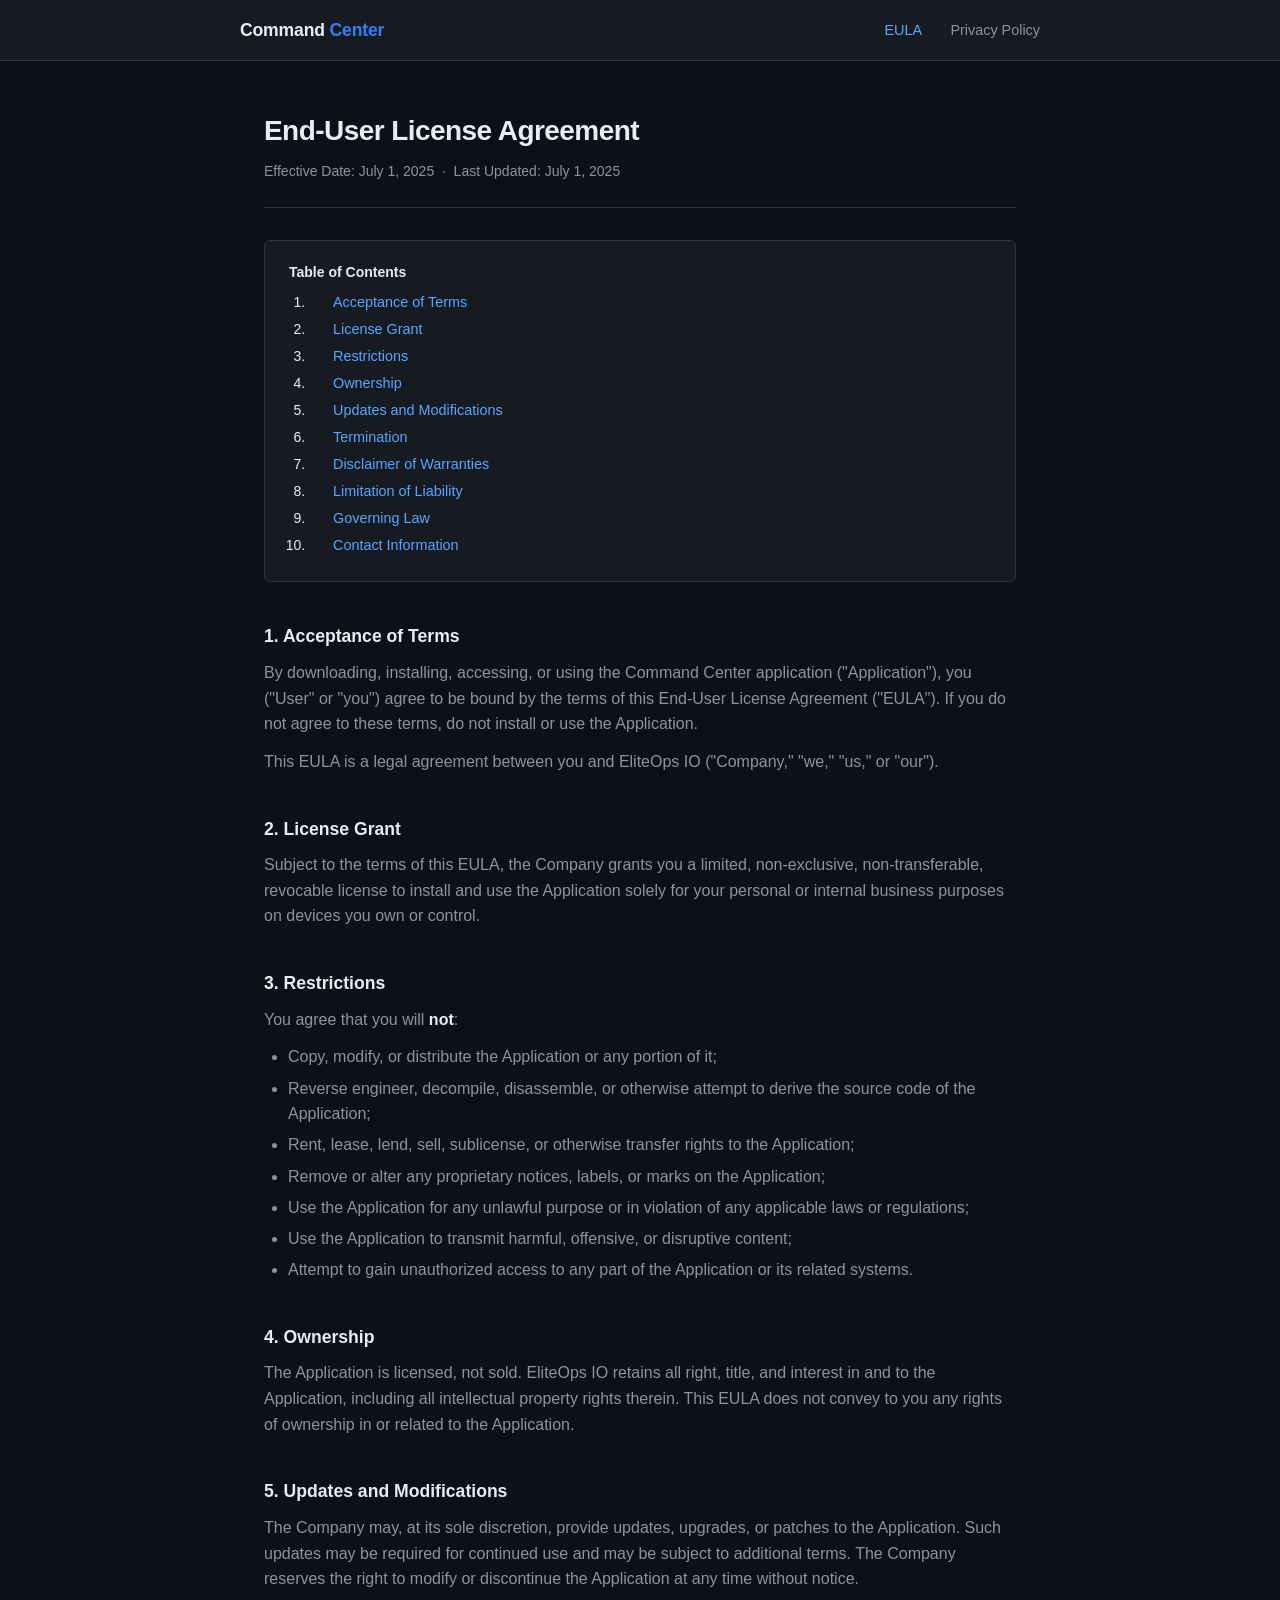
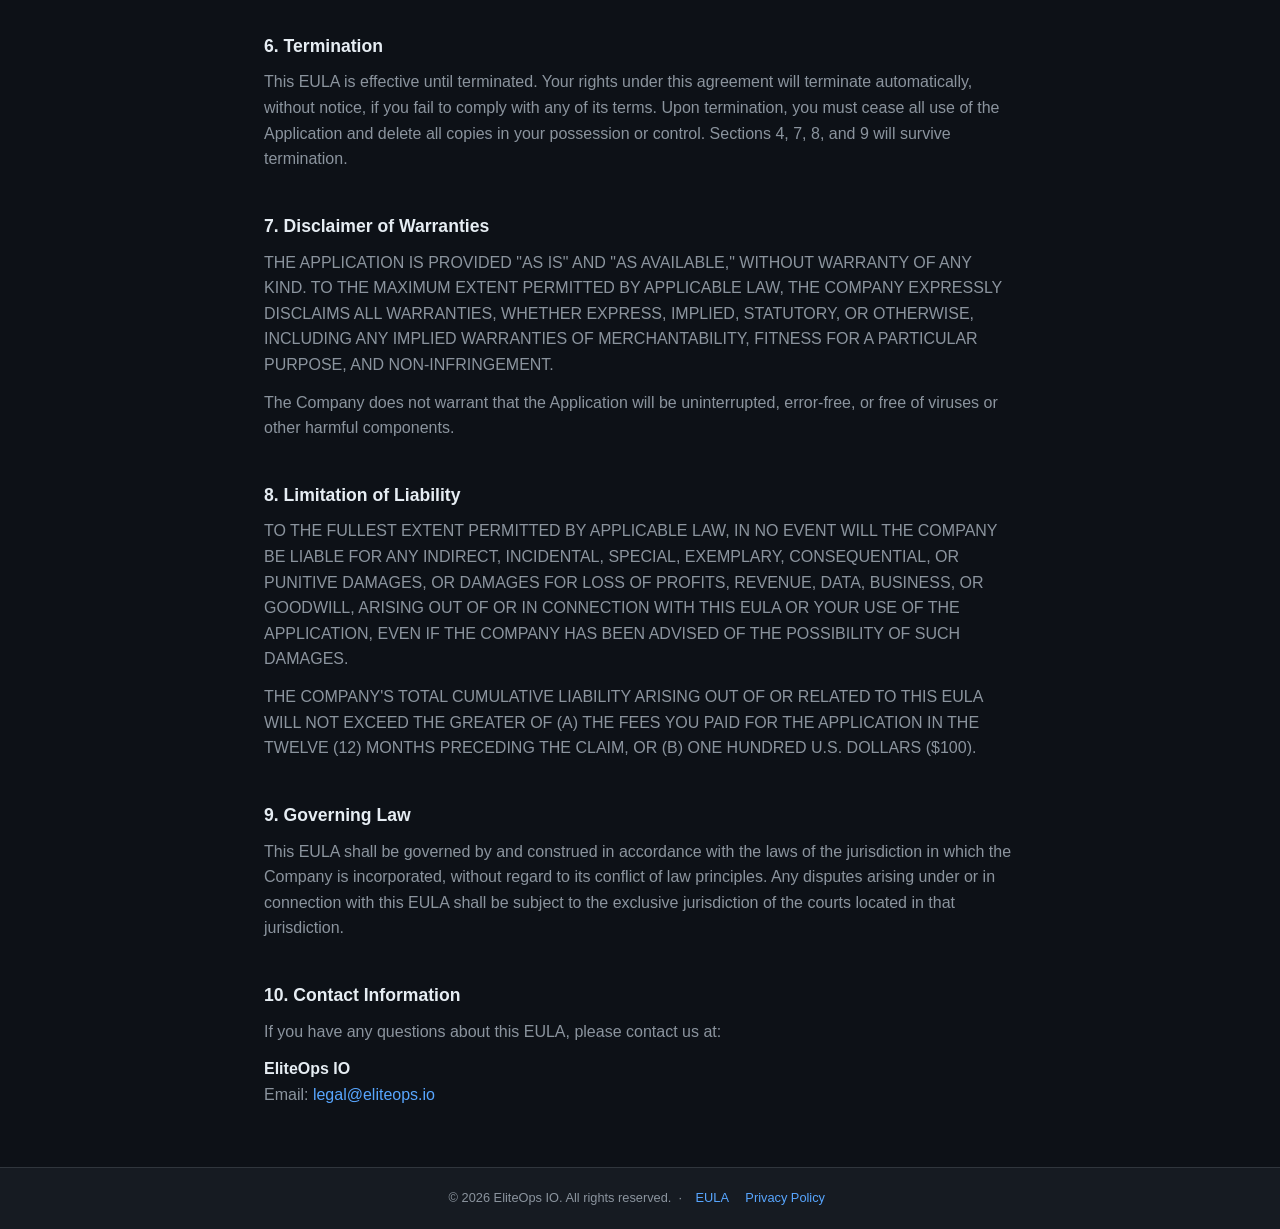
==== eula.html @ 6f69cd27 "Add GitHub Pages site with EULA and Privacy Policy pages" ====
<!DOCTYPE html>
<html lang="en">
<head>
  <meta charset="UTF-8" />
  <meta name="viewport" content="width=device-width, initial-scale=1.0" />
  <meta name="description" content="End-User License Agreement for Command Center." />
  <title>EULA | Command Center</title>
  <link rel="stylesheet" href="assets/css/style.css" />
</head>
<body>

  <header>
    <div class="header-inner">
      <a class="site-logo" href="index.html">Command <span>Center</span></a>
      <nav>
        <a href="eula.html" class="active">EULA</a>
        <a href="privacy.html">Privacy Policy</a>
      </nav>
    </div>
  </header>

  <main>
    <div class="doc-header">
      <h1>End-User License Agreement</h1>
      <p class="doc-meta">Effective Date: July 1, 2025 &nbsp;·&nbsp; Last Updated: July 1, 2025</p>
    </div>

    <nav class="doc-toc" aria-label="Table of contents">
      <p>Table of Contents</p>
      <ol>
        <li><a href="#acceptance">Acceptance of Terms</a></li>
        <li><a href="#license">License Grant</a></li>
        <li><a href="#restrictions">Restrictions</a></li>
        <li><a href="#ownership">Ownership</a></li>
        <li><a href="#updates">Updates and Modifications</a></li>
        <li><a href="#termination">Termination</a></li>
        <li><a href="#disclaimer">Disclaimer of Warranties</a></li>
        <li><a href="#liability">Limitation of Liability</a></li>
        <li><a href="#governing-law">Governing Law</a></li>
        <li><a href="#contact">Contact Information</a></li>
      </ol>
    </nav>

    <div class="doc-body">

      <h2 id="acceptance">1. Acceptance of Terms</h2>
      <p>
        By downloading, installing, accessing, or using the Command Center application ("Application"),
        you ("User" or "you") agree to be bound by the terms of this End-User License Agreement ("EULA").
        If you do not agree to these terms, do not install or use the Application.
      </p>
      <p>
        This EULA is a legal agreement between you and EliteOps IO ("Company," "we," "us," or "our").
      </p>

      <h2 id="license">2. License Grant</h2>
      <p>
        Subject to the terms of this EULA, the Company grants you a limited, non-exclusive,
        non-transferable, revocable license to install and use the Application solely for your
        personal or internal business purposes on devices you own or control.
      </p>

      <h2 id="restrictions">3. Restrictions</h2>
      <p>You agree that you will <strong>not</strong>:</p>
      <ul>
        <li>Copy, modify, or distribute the Application or any portion of it;</li>
        <li>Reverse engineer, decompile, disassemble, or otherwise attempt to derive the source code of the Application;</li>
        <li>Rent, lease, lend, sell, sublicense, or otherwise transfer rights to the Application;</li>
        <li>Remove or alter any proprietary notices, labels, or marks on the Application;</li>
        <li>Use the Application for any unlawful purpose or in violation of any applicable laws or regulations;</li>
        <li>Use the Application to transmit harmful, offensive, or disruptive content;</li>
        <li>Attempt to gain unauthorized access to any part of the Application or its related systems.</li>
      </ul>

      <h2 id="ownership">4. Ownership</h2>
      <p>
        The Application is licensed, not sold. EliteOps IO retains all right, title, and interest in and
        to the Application, including all intellectual property rights therein. This EULA does not convey
        to you any rights of ownership in or related to the Application.
      </p>

      <h2 id="updates">5. Updates and Modifications</h2>
      <p>
        The Company may, at its sole discretion, provide updates, upgrades, or patches to the Application.
        Such updates may be required for continued use and may be subject to additional terms. The Company
        reserves the right to modify or discontinue the Application at any time without notice.
      </p>

      <h2 id="termination">6. Termination</h2>
      <p>
        This EULA is effective until terminated. Your rights under this agreement will terminate
        automatically, without notice, if you fail to comply with any of its terms. Upon termination,
        you must cease all use of the Application and delete all copies in your possession or control.
        Sections 4, 7, 8, and 9 will survive termination.
      </p>

      <h2 id="disclaimer">7. Disclaimer of Warranties</h2>
      <p>
        THE APPLICATION IS PROVIDED "AS IS" AND "AS AVAILABLE," WITHOUT WARRANTY OF ANY KIND.
        TO THE MAXIMUM EXTENT PERMITTED BY APPLICABLE LAW, THE COMPANY EXPRESSLY DISCLAIMS ALL
        WARRANTIES, WHETHER EXPRESS, IMPLIED, STATUTORY, OR OTHERWISE, INCLUDING ANY IMPLIED
        WARRANTIES OF MERCHANTABILITY, FITNESS FOR A PARTICULAR PURPOSE, AND NON-INFRINGEMENT.
      </p>
      <p>
        The Company does not warrant that the Application will be uninterrupted, error-free,
        or free of viruses or other harmful components.
      </p>

      <h2 id="liability">8. Limitation of Liability</h2>
      <p>
        TO THE FULLEST EXTENT PERMITTED BY APPLICABLE LAW, IN NO EVENT WILL THE COMPANY BE
        LIABLE FOR ANY INDIRECT, INCIDENTAL, SPECIAL, EXEMPLARY, CONSEQUENTIAL, OR PUNITIVE
        DAMAGES, OR DAMAGES FOR LOSS OF PROFITS, REVENUE, DATA, BUSINESS, OR GOODWILL, ARISING
        OUT OF OR IN CONNECTION WITH THIS EULA OR YOUR USE OF THE APPLICATION, EVEN IF THE
        COMPANY HAS BEEN ADVISED OF THE POSSIBILITY OF SUCH DAMAGES.
      </p>
      <p>
        THE COMPANY'S TOTAL CUMULATIVE LIABILITY ARISING OUT OF OR RELATED TO THIS EULA WILL
        NOT EXCEED THE GREATER OF (A) THE FEES YOU PAID FOR THE APPLICATION IN THE TWELVE (12)
        MONTHS PRECEDING THE CLAIM, OR (B) ONE HUNDRED U.S. DOLLARS ($100).
      </p>

      <h2 id="governing-law">9. Governing Law</h2>
      <p>
        This EULA shall be governed by and construed in accordance with the laws of the
        jurisdiction in which the Company is incorporated, without regard to its conflict of
        law principles. Any disputes arising under or in connection with this EULA shall be
        subject to the exclusive jurisdiction of the courts located in that jurisdiction.
      </p>

      <h2 id="contact">10. Contact Information</h2>
      <p>
        If you have any questions about this EULA, please contact us at:
      </p>
      <p>
        <strong>EliteOps IO</strong><br />
        Email: <a href="mailto:legal@eliteops.io">legal@eliteops.io</a>
      </p>

    </div>
  </main>

  <footer>
    <p>
      &copy; <script>document.write(new Date().getFullYear())</script> EliteOps IO. All rights reserved.
      &nbsp;·&nbsp;
      <a href="eula.html">EULA</a>
      <a href="privacy.html">Privacy Policy</a>
    </p>
  </footer>

</body>
</html>
---- assets/css/style.css ----
/* Command Center Legal Pages — Shared Styles */

*, *::before, *::after {
  box-sizing: border-box;
  margin: 0;
  padding: 0;
}

:root {
  --color-bg: #0d1117;
  --color-surface: #161b22;
  --color-border: #30363d;
  --color-text: #e6edf3;
  --color-text-muted: #8b949e;
  --color-accent: #2f81f7;
  --color-accent-hover: #58a6ff;
  --font-sans: -apple-system, BlinkMacSystemFont, "Segoe UI", Roboto, Helvetica, Arial, sans-serif;
  --font-mono: ui-monospace, SFMono-Regular, "SF Mono", Menlo, Consolas, monospace;
  --max-width: 800px;
  --radius: 6px;
}

html {
  scroll-behavior: smooth;
}

body {
  background-color: var(--color-bg);
  color: var(--color-text);
  font-family: var(--font-sans);
  font-size: 16px;
  line-height: 1.6;
  min-height: 100vh;
  display: flex;
  flex-direction: column;
}

/* ── Header ─────────────────────────────────────────────── */

header {
  background-color: var(--color-surface);
  border-bottom: 1px solid var(--color-border);
  padding: 0 1.5rem;
}

.header-inner {
  max-width: var(--max-width);
  margin: 0 auto;
  display: flex;
  align-items: center;
  justify-content: space-between;
  height: 60px;
}

.site-logo {
  font-size: 1.1rem;
  font-weight: 600;
  color: var(--color-text);
  text-decoration: none;
  letter-spacing: -0.01em;
}

.site-logo:hover {
  color: var(--color-accent-hover);
}

.site-logo span {
  color: var(--color-accent);
}

nav a {
  color: var(--color-text-muted);
  text-decoration: none;
  font-size: 0.9rem;
  margin-left: 1.5rem;
  transition: color 0.15s;
}

nav a:hover,
nav a.active {
  color: var(--color-accent-hover);
}

/* ── Main Content ────────────────────────────────────────── */

main {
  flex: 1;
  padding: 3rem 1.5rem;
  max-width: var(--max-width);
  width: 100%;
  margin: 0 auto;
}

/* ── Hero (index page) ───────────────────────────────────── */

.hero {
  text-align: center;
  padding: 4rem 0 3rem;
}

.hero h1 {
  font-size: 2rem;
  font-weight: 700;
  margin-bottom: 0.75rem;
  letter-spacing: -0.02em;
}

.hero p {
  color: var(--color-text-muted);
  font-size: 1.05rem;
  max-width: 480px;
  margin: 0 auto 2.5rem;
}

.card-grid {
  display: grid;
  grid-template-columns: repeat(auto-fit, minmax(220px, 1fr));
  gap: 1rem;
  margin-top: 1rem;
}

.card {
  background-color: var(--color-surface);
  border: 1px solid var(--color-border);
  border-radius: var(--radius);
  padding: 1.75rem 1.5rem;
  text-decoration: none;
  color: var(--color-text);
  transition: border-color 0.15s, transform 0.1s;
  display: block;
}

.card:hover {
  border-color: var(--color-accent);
  transform: translateY(-2px);
}

.card-icon {
  font-size: 2rem;
  margin-bottom: 0.75rem;
}

.card h2 {
  font-size: 1.1rem;
  font-weight: 600;
  margin-bottom: 0.4rem;
}

.card p {
  color: var(--color-text-muted);
  font-size: 0.88rem;
  line-height: 1.5;
}

/* ── Legal Document ──────────────────────────────────────── */

.doc-header {
  border-bottom: 1px solid var(--color-border);
  padding-bottom: 1.5rem;
  margin-bottom: 2rem;
}

.doc-header h1 {
  font-size: 1.75rem;
  font-weight: 700;
  letter-spacing: -0.02em;
  margin-bottom: 0.4rem;
}

.doc-meta {
  color: var(--color-text-muted);
  font-size: 0.875rem;
}

.doc-body h2 {
  font-size: 1.1rem;
  font-weight: 600;
  margin: 2rem 0 0.6rem;
  padding-top: 0.5rem;
  color: var(--color-text);
}

.doc-body h2:first-child {
  margin-top: 0;
}

.doc-body p {
  color: var(--color-text-muted);
  margin-bottom: 0.75rem;
}

.doc-body ul,
.doc-body ol {
  color: var(--color-text-muted);
  padding-left: 1.5rem;
  margin-bottom: 0.75rem;
}

.doc-body li {
  margin-bottom: 0.35rem;
}

.doc-body a {
  color: var(--color-accent-hover);
  text-decoration: none;
}

.doc-body a:hover {
  text-decoration: underline;
}

.doc-body strong {
  color: var(--color-text);
  font-weight: 600;
}

.doc-toc {
  background-color: var(--color-surface);
  border: 1px solid var(--color-border);
  border-radius: var(--radius);
  padding: 1.25rem 1.5rem;
  margin-bottom: 2rem;
  font-size: 0.875rem;
}

.doc-toc p {
  font-weight: 600;
  color: var(--color-text);
  margin-bottom: 0.5rem;
}

.doc-toc ol {
  padding-left: 1.25rem;
  margin: 0;
}

.doc-toc li {
  margin-bottom: 0.25rem;
}

.doc-toc a {
  color: var(--color-accent-hover);
  text-decoration: none;
}

.doc-toc a:hover {
  text-decoration: underline;
}

/* ── Footer ─────────────────────────────────────────────── */

footer {
  background-color: var(--color-surface);
  border-top: 1px solid var(--color-border);
  padding: 1.25rem 1.5rem;
  text-align: center;
  color: var(--color-text-muted);
  font-size: 0.8rem;
}

footer a {
  color: var(--color-accent-hover);
  text-decoration: none;
  margin: 0 0.4rem;
}

footer a:hover {
  text-decoration: underline;
}

/* ── Responsive ─────────────────────────────────────────── */

@media (max-width: 600px) {
  .hero h1 {
    font-size: 1.5rem;
  }

  .card-grid {
    grid-template-columns: 1fr;
  }
}
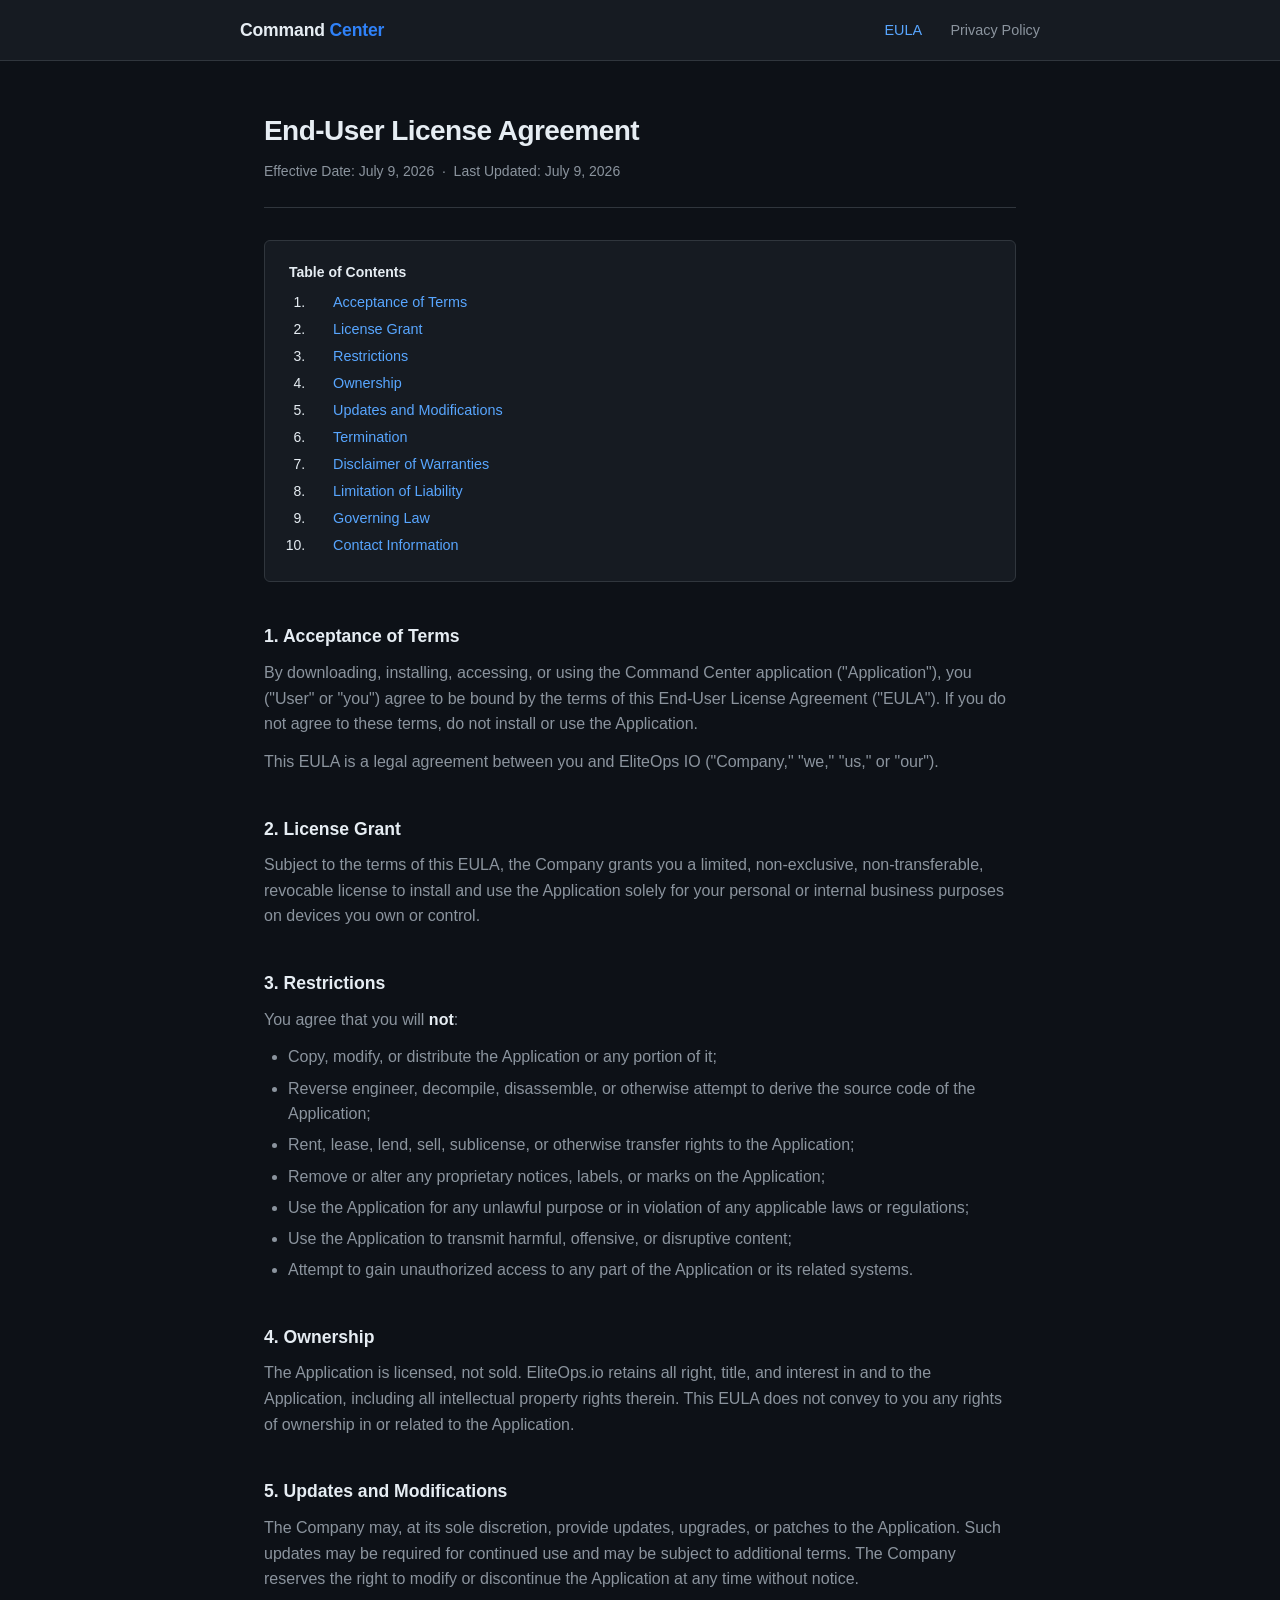
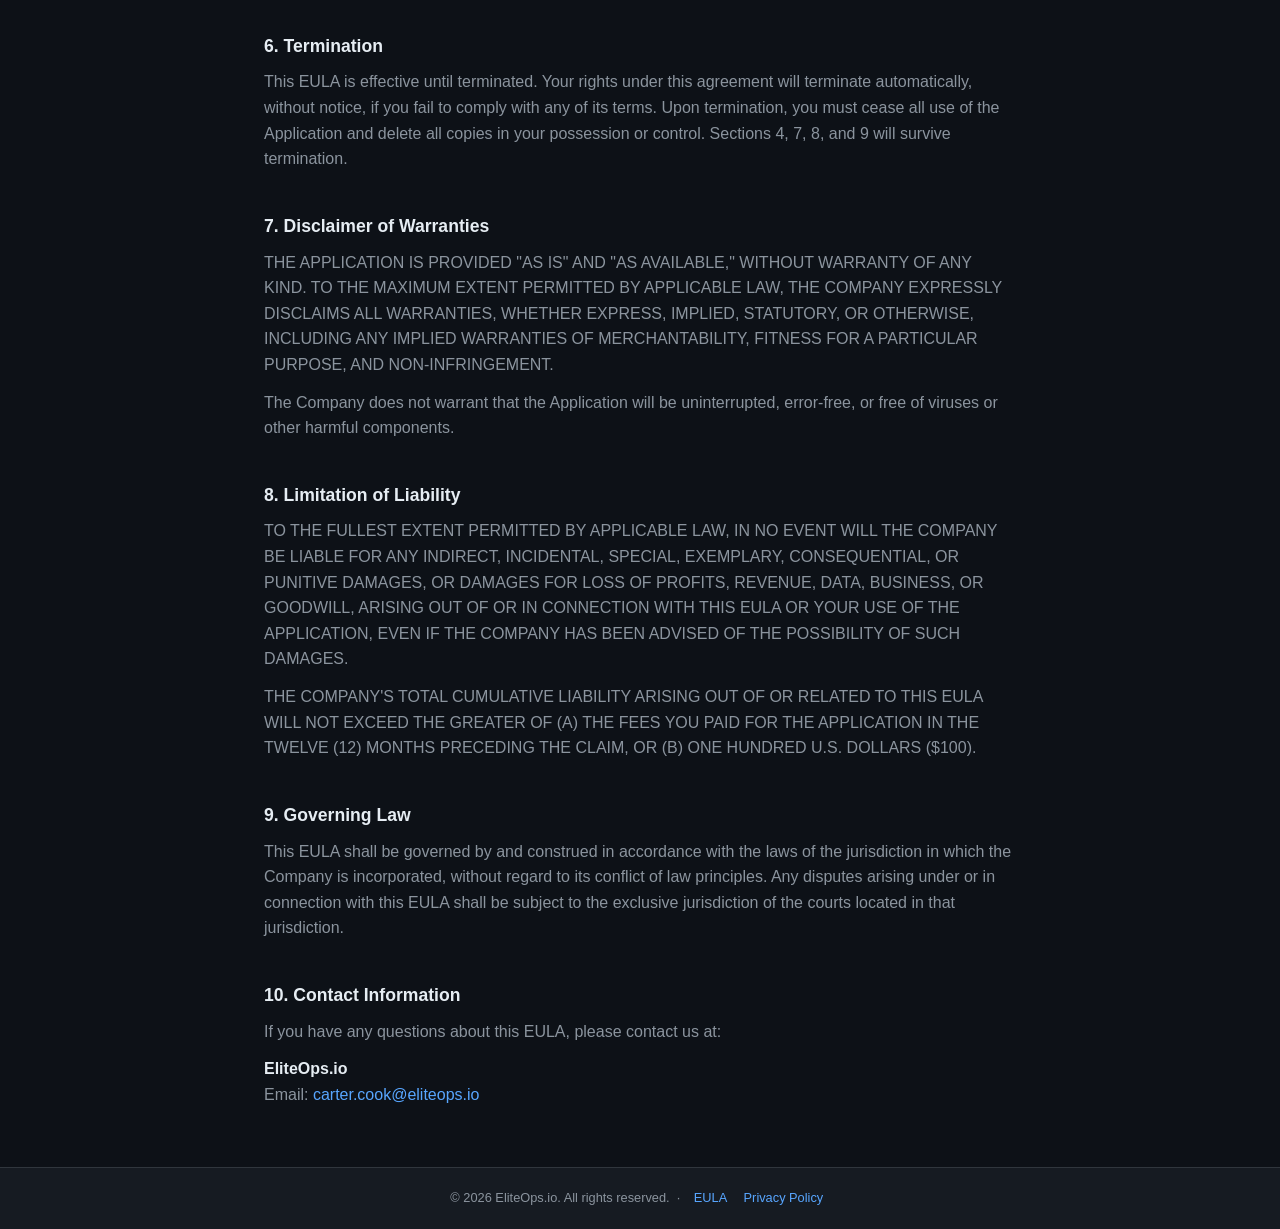
==== commit 744bba76: "Apply suggestions from code review Co-authored-by: Henri Hatch <59494185+henri-hatch@users.noreply.g" ====
--- a/eula.html
+++ b/eula.html
@@ -22,7 +22,7 @@
   <main>
     <div class="doc-header">
       <h1>End-User License Agreement</h1>
-      <p class="doc-meta">Effective Date: July 1, 2025 &nbsp;·&nbsp; Last Updated: July 1, 2025</p>
+      <p class="doc-meta">Effective Date: July 9, 2026 &nbsp;·&nbsp; Last Updated: July 9, 2026</p>
     </div>
 
     <nav class="doc-toc" aria-label="Table of contents">
@@ -74,7 +74,7 @@
 
       <h2 id="ownership">4. Ownership</h2>
       <p>
-        The Application is licensed, not sold. EliteOps IO retains all right, title, and interest in and
+        The Application is licensed, not sold. EliteOps.io retains all right, title, and interest in and
         to the Application, including all intellectual property rights therein. This EULA does not convey
         to you any rights of ownership in or related to the Application.
       </p>
@@ -133,8 +133,8 @@
         If you have any questions about this EULA, please contact us at:
       </p>
       <p>
-        <strong>EliteOps IO</strong><br />
-        Email: <a href="mailto:legal@eliteops.io">legal@eliteops.io</a>
+        <strong>EliteOps.io</strong><br />
+        Email: <a href="mailto:carter.cook@eliteops.io">carter.cook@eliteops.io</a>
       </p>
 
     </div>
@@ -142,7 +142,7 @@
 
   <footer>
     <p>
-      &copy; <script>document.write(new Date().getFullYear())</script> EliteOps IO. All rights reserved.
+      &copy; <script>document.write(new Date().getFullYear())</script> EliteOps.io. All rights reserved.
       &nbsp;·&nbsp;
       <a href="eula.html">EULA</a>
       <a href="privacy.html">Privacy Policy</a>
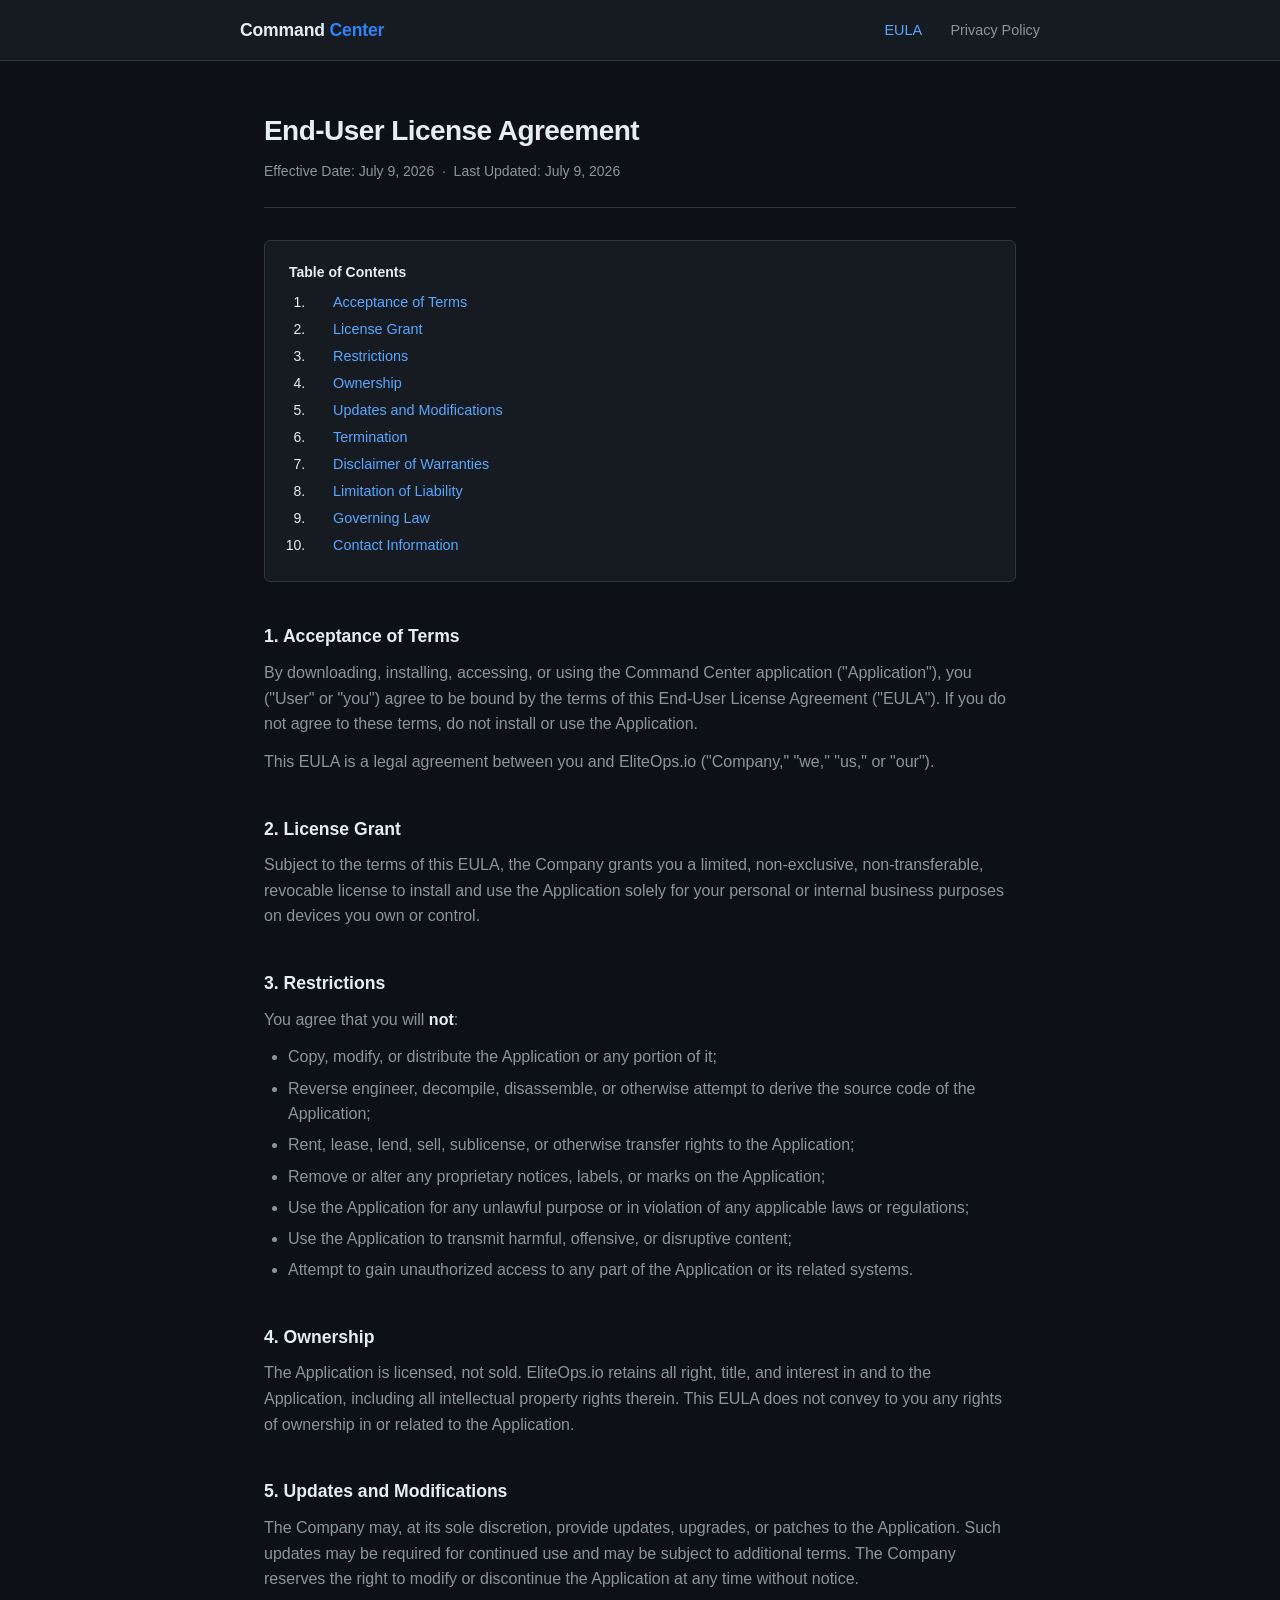
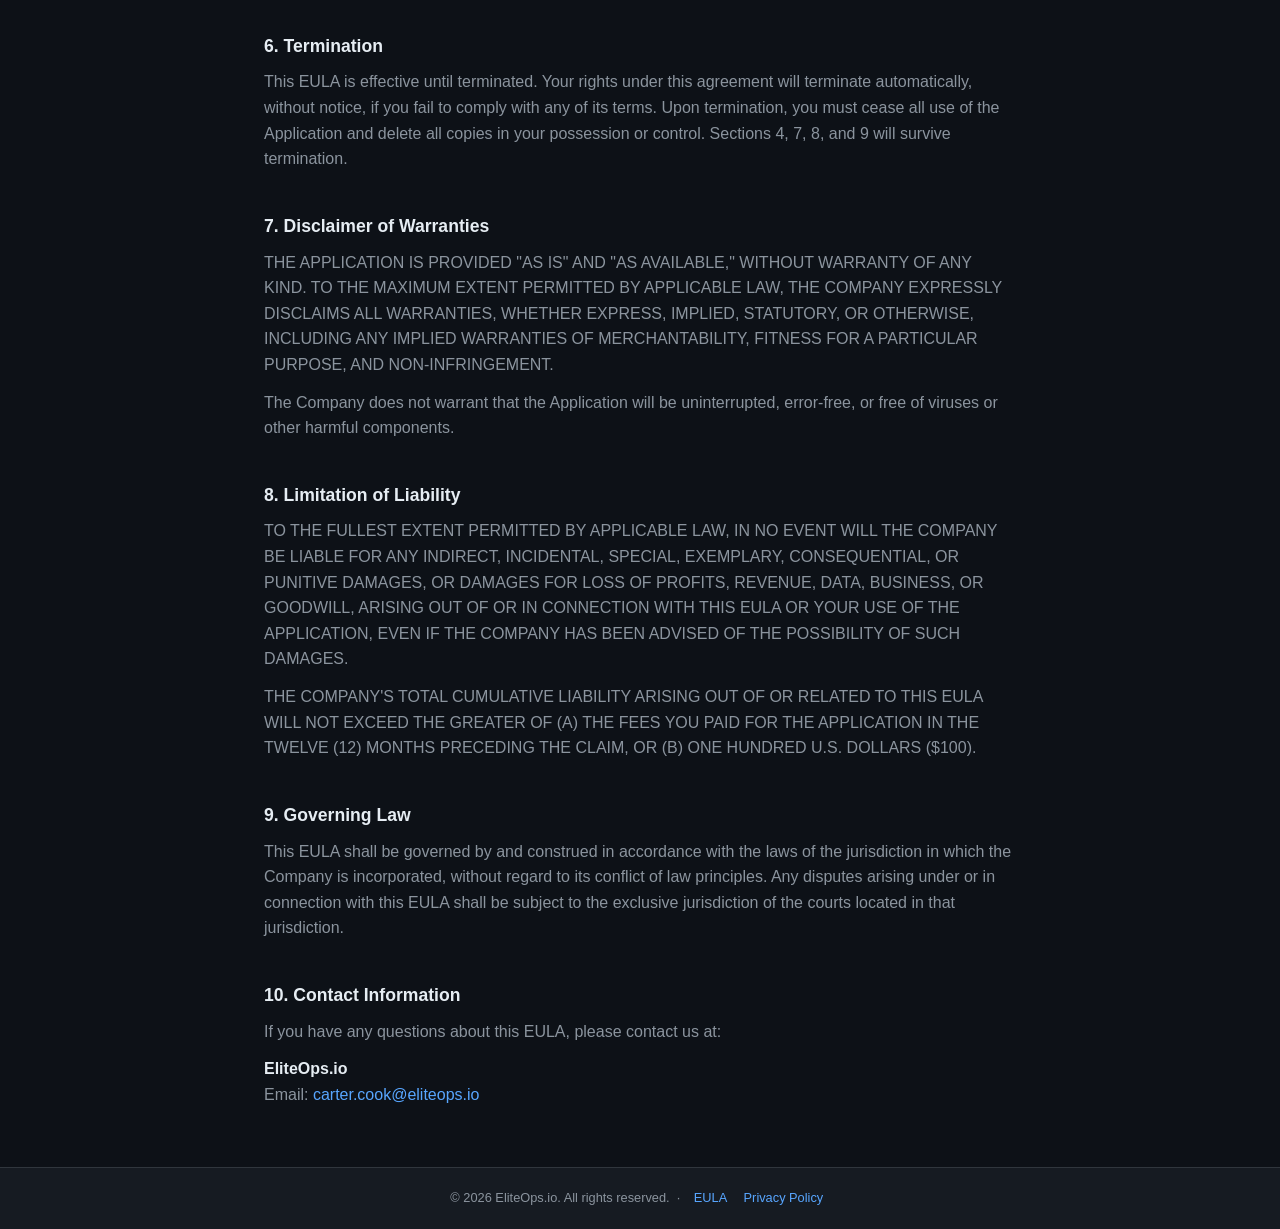
==== commit f0d85256: "Apply suggestions from code review Co-authored-by: Henri Hatch <59494185+henri-hatch@users.noreply.g" ====
--- a/eula.html
+++ b/eula.html
@@ -50,7 +50,7 @@
         If you do not agree to these terms, do not install or use the Application.
       </p>
       <p>
-        This EULA is a legal agreement between you and EliteOps IO ("Company," "we," "us," or "our").
+        This EULA is a legal agreement between you and EliteOps.io ("Company," "we," "us," or "our").
       </p>
 
       <h2 id="license">2. License Grant</h2>
